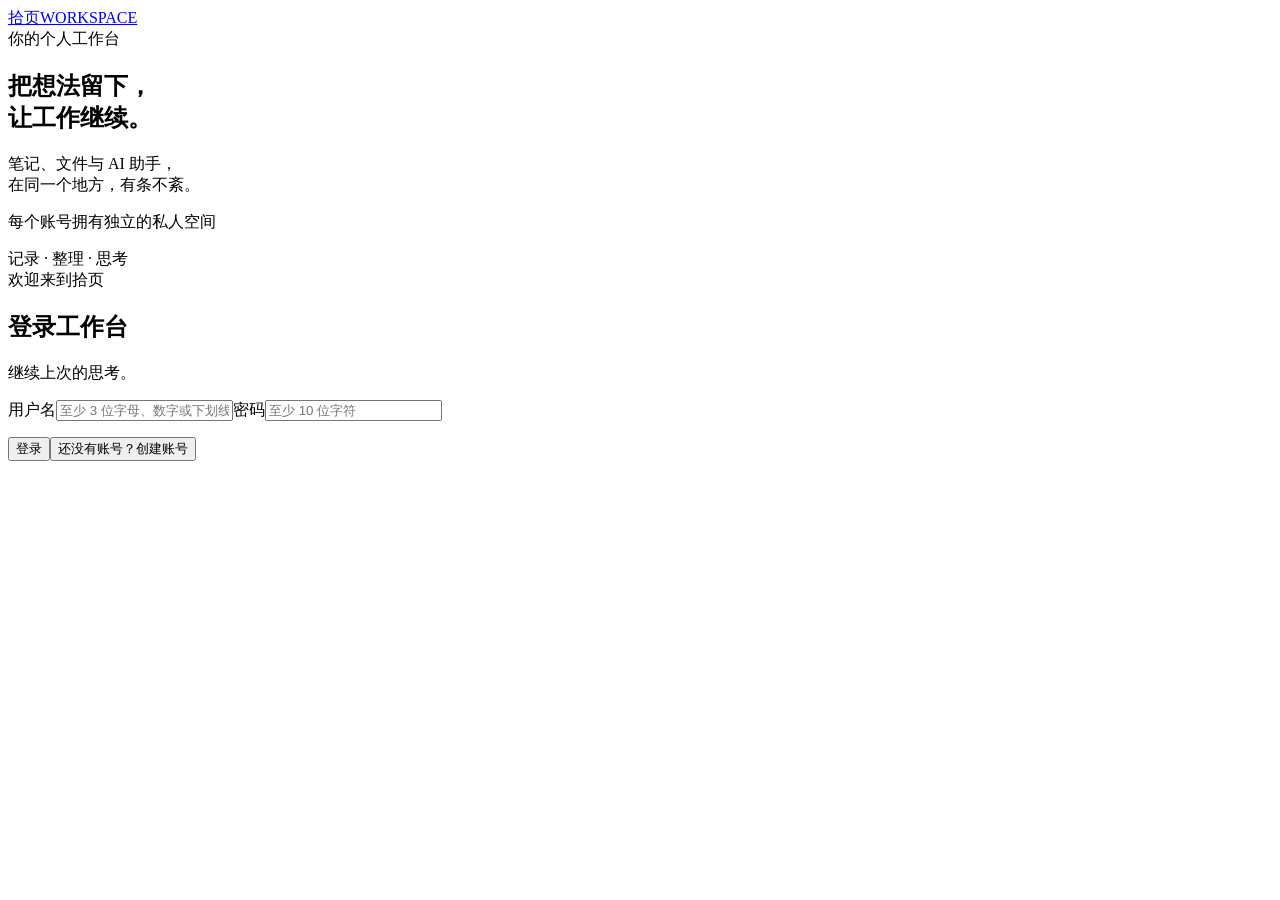
==== frontend/index.html @ e02db1a6 "Add initial workbench application and VPS deployment configuration" ====
<!doctype html>
<html lang="zh-CN">
<head><meta charset="utf-8"><meta name="viewport" content="width=device-width,initial-scale=1"><meta name="description" content="保存笔记、管理文件，与 AI 一起完成工作。"><title>拾页 · 个人工作台</title><link rel="stylesheet" href="/style.css"><script src="/app.js" defer></script></head>
<body>
<section id="auth" class="auth-shell">
  <div class="intro"><a class="brand" href="/">拾页<span>WORKSPACE</span></a><div><span class="eyebrow">你的个人工作台</span><h1>把想法留下，<br>让工作继续。</h1><p>笔记、文件与 AI 助手，<br>在同一个地方，有条不紊。</p><div class="intro-line"></div><p class="privacy">每个账号拥有独立的私人空间</p></div><span class="intro-foot">记录 · 整理 · 思考</span></div>
  <div class="auth-panel"><form id="auth-form" class="auth-card"><span class="eyebrow">欢迎来到拾页</span><h2 id="auth-title">登录工作台</h2><p id="auth-subtitle">继续上次的思考。</p><label>用户名<input name="username" required minlength="3" maxlength="40" pattern="[a-zA-Z0-9_\-]+" autocomplete="username" placeholder="至少 3 位字母、数字或下划线"></label><label>密码<input name="password" type="password" required minlength="10" maxlength="128" autocomplete="current-password" placeholder="至少 10 位字符"></label><p id="auth-error" class="error" role="alert"></p><button class="primary" id="auth-submit">登录</button><button type="button" id="auth-switch" class="text-button">还没有账号？创建账号</button></form></div>
</section>
<div id="workspace" class="workspace" hidden>
  <aside class="sidebar"><a class="brand" href="/">拾页<span>WORKSPACE</span></a><p class="nav-label">我的空间</p><nav aria-label="主导航"><button data-tab="notes" class="active"><span>▤</span>我的笔记</button><button data-tab="files"><span>▱</span>文件资料</button><button data-tab="ai"><span>✳</span>AI 助手</button></nav><div class="sidebar-bottom"><div class="avatar" aria-hidden="true">我</div><div><strong id="username"></strong><small>个人账号</small></div><button id="logout" class="text-button">退出</button></div></aside>
  <main><header class="topbar"><span>个人工作台 <span class="slash">/</span> <b id="breadcrumb">我的笔记</b></span><span class="private-label">● 仅自己可见</span></header>
  <section id="notes-panel" class="panel"><div class="page-heading"><div><span class="eyebrow">NOTES</span><h1>我的笔记<span id="note-count" class="count">0</span></h1><p>随时记录，留住每一个值得继续的想法。</p></div><button id="new-note" class="primary">＋ 新建笔记</button></div><div class="note-layout"><div id="note-list" class="note-list"></div><form id="note-form" class="editor"><div class="editor-top"><span id="note-status">新笔记</span><button id="delete-note" type="button" class="danger" hidden>删除笔记</button></div><input id="note-title" aria-label="笔记标题" placeholder="写下标题…" required maxlength="120"><textarea id="note-content" aria-label="笔记内容" placeholder="从一句话开始，慢慢展开你的想法。" maxlength="100000"></textarea><div class="editor-bottom"><span id="save-hint">点击保存后同步到你的账号</span><button class="primary" id="save-note">保存笔记</button></div></form></div></section>
  <section id="files-panel" class="panel" hidden><div class="page-heading"><div><span class="eyebrow">LIBRARY</span><h1>文件资料</h1><p>集中存放需要用到的文档与图片。</p></div></div><form id="upload-form" class="upload-box"><span class="upload-symbol">↑</span><h2>添加一份资料</h2><p>文档、表格、文本或图片 · 单个文件不超过 10 MB</p><label class="file-picker">选择文件<input id="file-input" type="file" required accept=".pdf,.docx,.xlsx,.csv,.txt,.md,.png,.jpg,.jpeg"></label><button class="primary" id="upload-submit">上传文件</button><small>支持 PDF、DOCX、XLSX、CSV、TXT、MD、PNG、JPG</small></form><div id="file-list" class="file-list"></div></section>
  <section id="ai-panel" class="panel" hidden><div class="page-heading"><div><span class="eyebrow">ASSISTANT</span><h1>AI 助手</h1><p>梳理思路、润色文字，或一起探索一个问题。</p></div><span id="ai-state" class="badge"></span></div><div class="ai-layout"><div id="chat-list" class="chat-list" aria-live="polite"></div><form id="chat-form" class="composer"><label for="chat-input">你的问题</label><textarea id="chat-input" required maxlength="12000" placeholder="例如：帮我把这段想法整理成清晰的提纲…"></textarea><div><small>发送的文字会交给已配置的 AI 服务；文件不会自动发送。</small><button class="primary" id="chat-submit">发送 ↑</button></div></form></div></section>
  </main>
</div><div id="toast" class="toast" role="status" hidden></div>
</body></html>
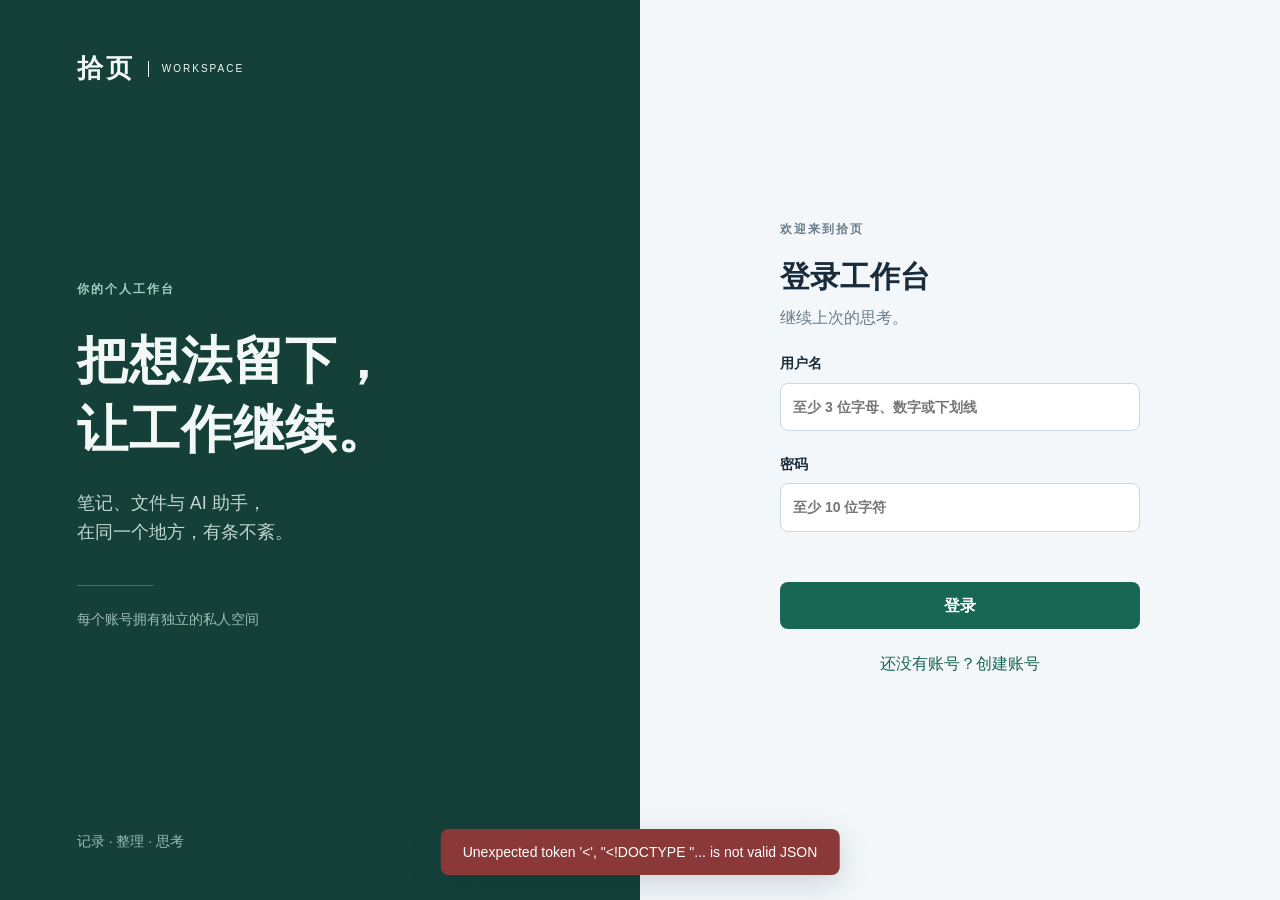
==== commit e1cf4445: "支持通过同域名 lesson 子路径访问第二课" ====
--- a/frontend/index.html
+++ b/frontend/index.html
@@ -1,13 +1,13 @@
 <!doctype html>
 <html lang="zh-CN">
-<head><meta charset="utf-8"><meta name="viewport" content="width=device-width,initial-scale=1"><meta name="description" content="保存笔记、管理文件，与 AI 一起完成工作。"><title>拾页 · 个人工作台</title><link rel="stylesheet" href="/style.css"><script src="/app.js" defer></script></head>
+<head><meta charset="utf-8"><meta name="viewport" content="width=device-width,initial-scale=1"><meta name="description" content="保存笔记、管理文件，与 AI 一起完成工作。"><title>拾页 · 个人工作台</title><link rel="stylesheet" href="style.css"><script src="paths.js" defer></script><script src="app.js" defer></script></head>
 <body>
 <section id="auth" class="auth-shell">
-  <div class="intro"><a class="brand" href="/">拾页<span>WORKSPACE</span></a><div><span class="eyebrow">你的个人工作台</span><h1>把想法留下，<br>让工作继续。</h1><p>笔记、文件与 AI 助手，<br>在同一个地方，有条不紊。</p><div class="intro-line"></div><p class="privacy">每个账号拥有独立的私人空间</p></div><span class="intro-foot">记录 · 整理 · 思考</span></div>
+  <div class="intro"><a class="brand" href="./">拾页<span>WORKSPACE</span></a><div><span class="eyebrow">你的个人工作台</span><h1>把想法留下，<br>让工作继续。</h1><p>笔记、文件与 AI 助手，<br>在同一个地方，有条不紊。</p><div class="intro-line"></div><p class="privacy">每个账号拥有独立的私人空间</p></div><span class="intro-foot">记录 · 整理 · 思考</span></div>
   <div class="auth-panel"><form id="auth-form" class="auth-card"><span class="eyebrow">欢迎来到拾页</span><h2 id="auth-title">登录工作台</h2><p id="auth-subtitle">继续上次的思考。</p><label>用户名<input name="username" required minlength="3" maxlength="40" pattern="[a-zA-Z0-9_\-]+" autocomplete="username" placeholder="至少 3 位字母、数字或下划线"></label><label>密码<input name="password" type="password" required minlength="10" maxlength="128" autocomplete="current-password" placeholder="至少 10 位字符"></label><p id="auth-error" class="error" role="alert"></p><button class="primary" id="auth-submit">登录</button><button type="button" id="auth-switch" class="text-button">还没有账号？创建账号</button></form></div>
 </section>
 <div id="workspace" class="workspace" hidden>
-  <aside class="sidebar"><a class="brand" href="/">拾页<span>WORKSPACE</span></a><p class="nav-label">我的空间</p><nav aria-label="主导航"><button data-tab="notes" class="active"><span>▤</span>我的笔记</button><button data-tab="files"><span>▱</span>文件资料</button><button data-tab="ai"><span>✳</span>AI 助手</button></nav><div class="sidebar-bottom"><div class="avatar" aria-hidden="true">我</div><div><strong id="username"></strong><small>个人账号</small></div><button id="logout" class="text-button">退出</button></div></aside>
+  <aside class="sidebar"><a class="brand" href="./">拾页<span>WORKSPACE</span></a><p class="nav-label">我的空间</p><nav aria-label="主导航"><button data-tab="notes" class="active"><span>▤</span>我的笔记</button><button data-tab="files"><span>▱</span>文件资料</button><button data-tab="ai"><span>✳</span>AI 助手</button></nav><div class="sidebar-bottom"><div class="avatar" aria-hidden="true">我</div><div><strong id="username"></strong><small>个人账号</small></div><button id="logout" class="text-button">退出</button></div></aside>
   <main><header class="topbar"><span>个人工作台 <span class="slash">/</span> <b id="breadcrumb">我的笔记</b></span><span class="private-label">● 仅自己可见</span></header>
   <section id="notes-panel" class="panel"><div class="page-heading"><div><span class="eyebrow">NOTES</span><h1>我的笔记<span id="note-count" class="count">0</span></h1><p>随时记录，留住每一个值得继续的想法。</p></div><button id="new-note" class="primary">＋ 新建笔记</button></div><div class="note-layout"><div id="note-list" class="note-list"></div><form id="note-form" class="editor"><div class="editor-top"><span id="note-status">新笔记</span><button id="delete-note" type="button" class="danger" hidden>删除笔记</button></div><input id="note-title" aria-label="笔记标题" placeholder="写下标题…" required maxlength="120"><textarea id="note-content" aria-label="笔记内容" placeholder="从一句话开始，慢慢展开你的想法。" maxlength="100000"></textarea><div class="editor-bottom"><span id="save-hint">点击保存后同步到你的账号</span><button class="primary" id="save-note">保存笔记</button></div></form></div></section>
   <section id="files-panel" class="panel" hidden><div class="page-heading"><div><span class="eyebrow">LIBRARY</span><h1>文件资料</h1><p>集中存放需要用到的文档与图片。</p></div></div><form id="upload-form" class="upload-box"><span class="upload-symbol">↑</span><h2>添加一份资料</h2><p>文档、表格、文本或图片 · 单个文件不超过 10 MB</p><label class="file-picker">选择文件<input id="file-input" type="file" required accept=".pdf,.docx,.xlsx,.csv,.txt,.md,.png,.jpg,.jpeg"></label><button class="primary" id="upload-submit">上传文件</button><small>支持 PDF、DOCX、XLSX、CSV、TXT、MD、PNG、JPG</small></form><div id="file-list" class="file-list"></div></section>
--- a/frontend/style.css
+++ b/frontend/style.css
@@ -0,0 +1 @@
+:root{font-family:Inter,"Microsoft YaHei","PingFang SC",sans-serif;color:#192c3b;background:#f4f7fa;font-size:16px;line-height:1.6;--accent:#176754;--line:#dfe7eb;--muted:#697d8a}*{box-sizing:border-box}body{margin:0}button,input,textarea{font:inherit}button,a,input,textarea{touch-action:manipulation}button{cursor:pointer;border:0}button:disabled{cursor:wait;opacity:.55}button:focus-visible,a:focus-visible{outline:3px solid #50aa97;outline-offset:4px}input:focus,textarea:focus{outline:2px solid #62b19f;outline-offset:1px}a{color:inherit;text-decoration:none}[hidden]{display:none!important}.primary{background:var(--accent);color:white;border-radius:8px;padding:11px 21px;font-weight:600;white-space:nowrap}.primary:hover{background:#105141}.text-button{background:none;color:var(--accent);padding:8px}.brand{font-size:26px;font-weight:800;letter-spacing:3px;display:flex;align-items:center;gap:13px}.brand span{font-size:10px;letter-spacing:2px;font-weight:500;border-left:1px solid currentColor;padding-left:13px}.eyebrow{font-size:12px;letter-spacing:2px;font-weight:700;color:var(--muted)}.auth-shell{min-height:100vh;display:grid;grid-template-columns:1fr 1fr}.intro{background:#153f39;color:#f2f8f5;padding:48px 12%;display:flex;flex-direction:column;justify-content:space-between;min-height:100vh}.intro .eyebrow{color:#a4cec1}.intro h1{font-size:clamp(36px,4vw,62px);line-height:1.35;letter-spacing:1px;margin:25px 0}.intro p{color:#c0d6ce;font-size:18px}.intro-line{height:1px;background:#4c7167;width:76px;margin:38px 0 22px}.intro .privacy,.intro-foot{font-size:14px;color:#9cbdb2}.auth-panel{display:grid;place-items:center;padding:40px}.auth-card{width:100%;max-width:360px}.auth-card h2{font-size:30px;margin:12px 0 4px}.auth-card p{color:var(--muted);margin-top:0}.auth-card label{display:block;margin-top:22px;font-size:14px;font-weight:600}.auth-card input{display:block;width:100%;border:1px solid #ccd8dd;background:white;border-radius:8px;padding:12px;margin-top:8px;font-size:14px}.auth-card .primary,.auth-card .text-button{width:100%;margin-top:14px}.auth-card .error{color:#b24242;font-size:14px;min-height:22px;margin:14px 0 0}.workspace{display:grid;grid-template-columns:232px 1fr;min-height:100vh}.sidebar{padding:32px 22px;background:#fff;border-right:1px solid var(--line);display:flex;flex-direction:column;position:sticky;top:0;height:100vh}.sidebar .brand{font-size:24px;gap:8px}.sidebar .brand span{font-size:8px;padding-left:8px}.nav-label{font-size:12px;color:var(--muted);margin:58px 14px 14px;letter-spacing:2px}nav{display:grid;gap:8px}nav button{background:none;text-align:left;padding:12px 16px;border-radius:8px;color:#61727e;font-size:15px}nav button span{font-size:22px;margin-right:13px;vertical-align:middle}nav button.active{background:#e6f2ed;color:#176754;font-weight:700}.sidebar-bottom{margin-top:auto;display:flex;align-items:center;gap:10px;border-top:1px solid var(--line);padding-top:22px;font-size:14px}.sidebar-bottom strong{display:block;max-width:85px;overflow:hidden;text-overflow:ellipsis}.sidebar-bottom small{display:block;color:var(--muted);font-size:12px}.sidebar-bottom button{margin-left:auto;padding:4px}.avatar{border-radius:50%;background:#e5eeef;width:36px;height:36px;display:grid;place-items:center;font-size:14px}main{min-width:0}.topbar{height:82px;border-bottom:1px solid var(--line);padding:0 42px;display:flex;justify-content:space-between;align-items:center;font-size:14px;color:var(--muted);background:#fff9}.slash{padding:0 12px;color:#b0bdc5}.topbar b{color:#233e4b;font-weight:500}.private-label{font-size:12px;color:#50776b}.panel{padding:38px 42px;max-width:1500px;margin:auto}.page-heading{display:flex;align-items:center;justify-content:space-between;gap:20px;margin-bottom:30px}.page-heading h1{font-size:30px;letter-spacing:-1px;margin:6px 0}.page-heading p{color:var(--muted);font-size:14px;margin:0}.count{display:inline-block;background:#e4ebee;color:#667c88;font-size:14px;padding:1px 10px;border-radius:6px;margin-left:13px;vertical-align:middle;letter-spacing:0}.note-layout{display:grid;grid-template-columns:260px 1fr;gap:22px;min-height:530px}.note-list{display:flex;flex-direction:column;gap:12px;max-height:65vh;overflow:auto}.note-card{text-align:left;border:1px solid var(--line);border-radius:10px;background:white;padding:18px;color:#263b49}.note-card.selected{border-color:#64a08b;box-shadow:inset 3px 0 #176754}.note-card strong{display:block;overflow-wrap:anywhere;font-size:15px}.note-card p{font-size:14px;color:var(--muted);margin:8px 0 16px;white-space:nowrap;overflow:hidden;text-overflow:ellipsis}.note-card small{font-size:12px;color:#8c9ca6}.editor{background:white;border:1px solid var(--line);border-radius:12px;display:flex;flex-direction:column;padding:25px 30px;min-width:0}.editor-top,.editor-bottom{display:flex;align-items:center;justify-content:space-between;gap:12px;font-size:12px;color:var(--muted)}.danger{background:none;color:#ac4848;font-size:13px;padding:5px}.editor>input{border:0;font-size:25px;font-weight:600;margin-top:24px;width:100%;padding:8px 0;color:#233e4b}.editor textarea{border:0;width:100%;resize:vertical;flex:1;min-height:280px;margin:15px 0 20px;line-height:1.9;color:#425965}.editor-bottom{border-top:1px solid #edf0f3;padding-top:18px}.empty{padding:45px 20px;text-align:center;color:var(--muted);font-size:14px;border:1px dashed #cfdbdf;border-radius:10px}.empty strong{display:block;font-size:17px;color:#3a555f;margin-bottom:8px}.upload-box{text-align:center;background:white;border:1px dashed #a3bdb5;border-radius:12px;padding:28px}.upload-symbol{display:inline-grid;place-items:center;width:40px;height:40px;background:#e5f2ec;border-radius:10px;color:#176754;font-size:24px}.upload-box h2{font-size:18px;margin:12px 0 5px}.upload-box p{font-size:14px;color:var(--muted)}.upload-box small{display:block;margin-top:20px;color:var(--muted);font-size:12px}.file-picker{font-size:14px;margin:12px;display:inline-block}.file-picker input{display:block;max-width:100%;margin-top:6px;font-size:14px}.file-list{display:grid;gap:10px;margin-top:25px}.file-row{background:white;border:1px solid var(--line);border-radius:9px;padding:16px 22px;display:flex;align-items:center;gap:14px}.file-row .file-info{flex:1;min-width:0}.file-info strong{display:block;overflow-wrap:anywhere;font-size:15px}.file-info small{font-size:12px;color:var(--muted)}.file-row a{font-size:14px;color:var(--accent)}.badge{font-size:12px;background:#e6eded;border-radius:20px;padding:6px 12px;color:#547069}.ai-layout{border:1px solid var(--line);border-radius:12px;background:white;overflow:hidden}.chat-list{height:46vh;min-height:260px;overflow:auto;padding:26px}.chat-list .empty{border:0;padding:65px 20px}.message{white-space:pre-wrap;overflow-wrap:anywhere;padding:16px 20px;border-radius:10px;margin:12px 0;max-width:90%;font-size:15px}.message.user{background:#e9f3ee;margin-left:auto}.message.assistant{background:#f3f6f8}.message small{display:block;font-weight:700;color:#587b70;margin-bottom:8px}.composer{border-top:1px solid var(--line);padding:20px 26px}.composer label{font-size:14px}.composer textarea{display:block;resize:vertical;width:100%;min-height:90px;border:0;padding:10px 0}.composer>div{display:flex;justify-content:space-between;align-items:center;gap:15px}.composer small{font-size:12px;color:var(--muted)}.toast{position:fixed;bottom:25px;left:50%;transform:translateX(-50%);background:#233f39;color:white;border-radius:8px;box-shadow:0 8px 30px #173d3930;padding:12px 22px;max-width:90vw;z-index:10;font-size:14px}.toast.error{background:#8a3838}@media(max-width:1050px){.workspace{grid-template-columns:190px 1fr}.sidebar{padding:28px 15px}.sidebar .brand span{display:none}.panel{padding:28px 24px}.topbar{padding:0 24px}.note-layout{grid-template-columns:210px 1fr;gap:15px}.editor{padding:20px}.editor-bottom span{max-width:130px}.intro{padding:40px 10%}}@media(max-width:760px){.auth-shell{grid-template-columns:1fr}.intro{min-height:auto;padding:25px}.intro>div,.intro-foot{display:none}.auth-panel{padding:45px 25px}.workspace{display:block}.sidebar{position:static;height:auto;padding:18px;border-right:0;border-bottom:1px solid var(--line);gap:16px}.sidebar .brand span{display:block}.nav-label{display:none}nav{display:flex;gap:5px}nav button{padding:8px 12px;font-size:14px}nav button span{font-size:18px;margin-right:6px}.sidebar-bottom{position:absolute;right:15px;top:17px;margin:0;padding:0;border:0}.sidebar-bottom .avatar,.sidebar-bottom small{display:none}.topbar{height:55px;padding:0 20px;font-size:12px}.panel{padding:25px 18px}.page-heading{align-items:flex-start;gap:12px}.page-heading h1{font-size:26px}.page-heading p{font-size:13px}.primary{padding:10px 15px;font-size:14px}.note-layout{display:flex;flex-direction:column}.note-list{max-height:200px}.note-card{padding:12px}.note-card p{margin:5px 0}.editor textarea{min-height:220px}.editor-bottom span{max-width:none}.private-label{font-size:11px}.file-row{padding:14px;gap:10px}.composer>div{align-items:flex-end}.composer small{max-width:65%}.message{max-width:96%}.chat-list{padding:16px}.badge{white-space:nowrap}.upload-box{padding:22px 12px}}
